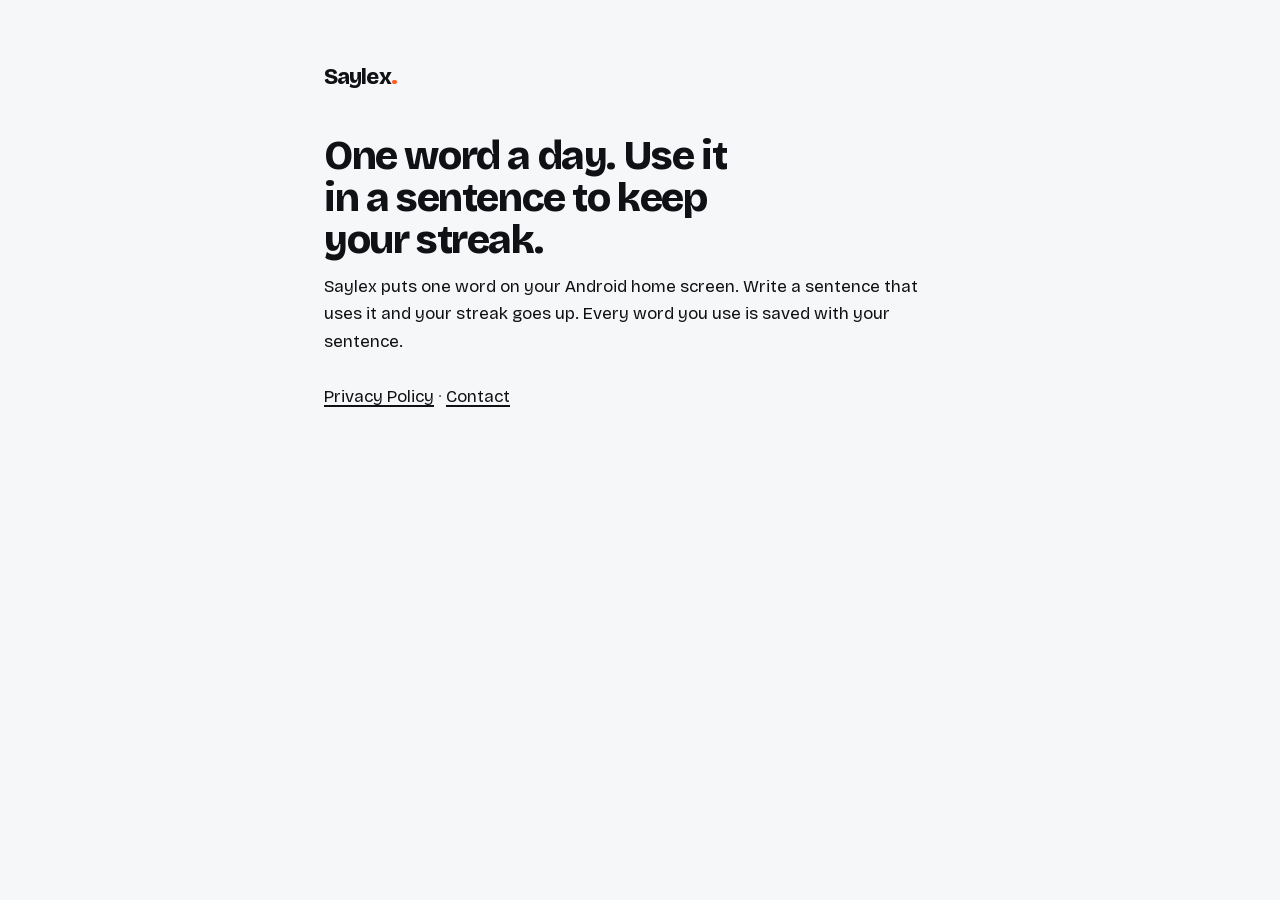
==== index.html @ c281ec07 "feat: add Saylex home and privacy policy pages Co-Authored-By: Claude Opus 5.5 <noreply@anthropic.co" ====
<!doctype html>
<html lang="en">
<head>
<meta charset="utf-8">
<meta name="viewport" content="width=device-width,initial-scale=1">
<title>Saylex</title>
<meta name="description" content="One word a day. Use it in a sentence to keep your streak.">
<link rel="stylesheet" href="style.css">
</head>
<body>
<main>
  <p class="mark">Saylex<i>.</i></p>
  <h1 class="hero">One word a day. Use it in a sentence to keep your streak.</h1>
  <p>Saylex puts one word on your Android home screen. Write a sentence that uses it and your streak goes up. Every word you use is saved with your sentence.</p>
  <p class="links"><a href="privacy/">Privacy Policy</a> · <a href="mailto:aaroncallanga.dev@gmail.com">Contact</a></p>
</main>
</body>
</html>
---- style.css ----
/* Saylex site: Paper by default, Graphite when the device is in dark mode */
@font-face{font-family:"Bricolage Grotesque";src:url(fonts/bricolage-grotesque-latin.woff2) format("woff2");font-weight:200 800;font-display:swap}
:root{--ground:#F6F7F8;--ink:#101114;--ink2:#6B6E75;--line:#E3E5E8;--mark:#101114}
@media (prefers-color-scheme:dark){:root{--ground:#0E0F11;--ink:#F2F2F0;--ink2:#8A8C91;--line:#2A2C30;--mark:#FF5A1F}}
*{box-sizing:border-box;margin:0;padding:0}
html{background:var(--ground);color:var(--ink);font:17px/1.6 "Bricolage Grotesque",system-ui,sans-serif;-webkit-font-smoothing:antialiased}
main{max-width:680px;margin:0 auto;padding:48px 24px 96px}
.mark{display:inline-block;font-weight:800;font-size:22px;letter-spacing:-.04em;color:var(--ink);text-decoration:none}
.mark i{font-style:normal;color:#FF5A1F}
h1{font-weight:800;font-size:44px;line-height:1.05;letter-spacing:-.035em;margin-top:40px}
h1.hero{font-size:40px;max-width:16ch}
h2{font-weight:800;font-size:22px;letter-spacing:-.02em;margin-top:36px}
p,ul{margin-top:12px;color:var(--ink)}
ul{padding-left:20px}
li{margin-top:6px}
.meta{color:var(--ink2);font-size:15px;margin-top:8px}
a{color:var(--ink);text-decoration-color:var(--mark);text-decoration-thickness:2px;text-underline-offset:3px}
.links{margin-top:28px;color:var(--ink2)}
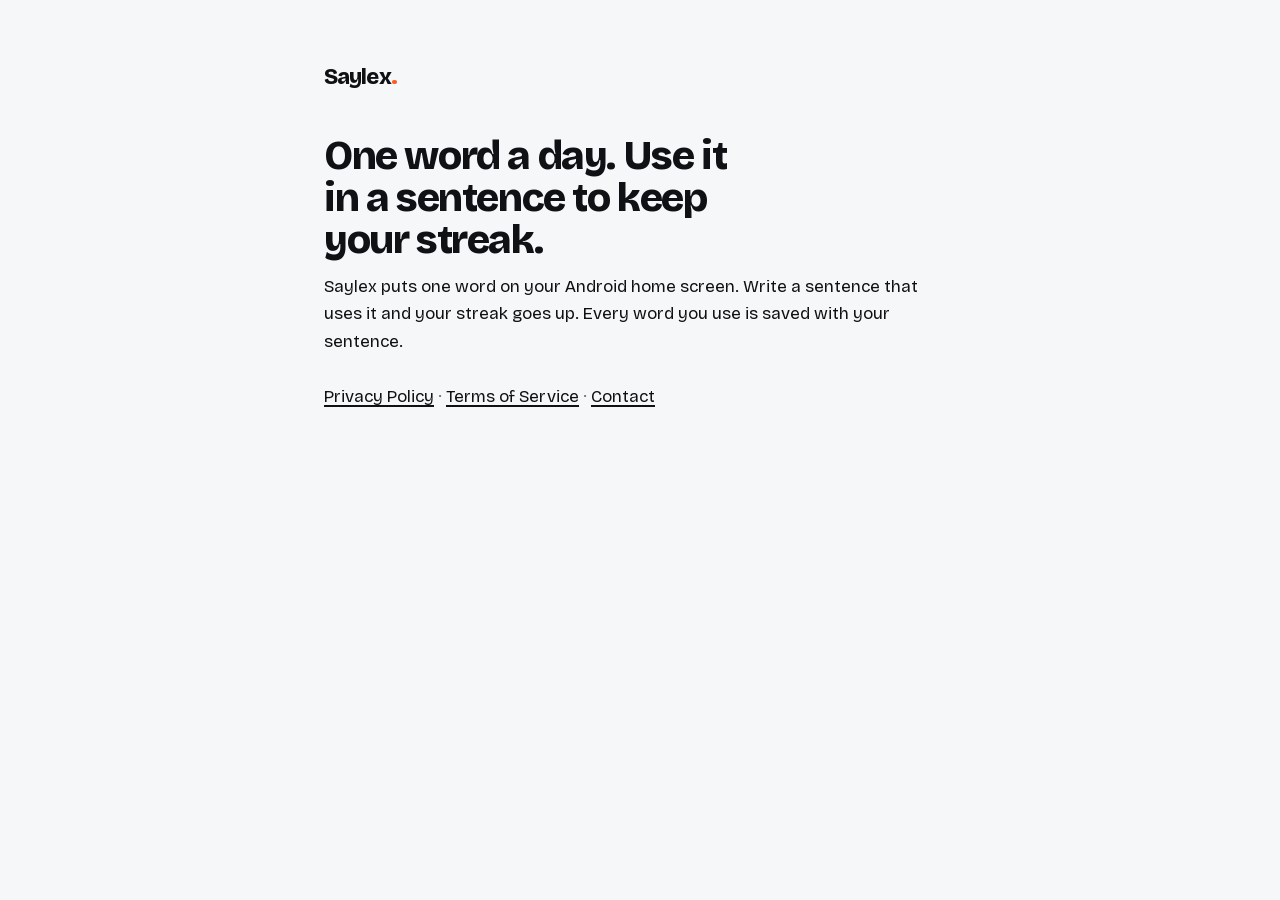
==== commit b4421dd5: "feat: add terms of service and payments note to privacy Co-Authored-By: Claude Opus 5.5 <noreply@ant" ====
--- a/index.html
+++ b/index.html
@@ -12,7 +12,7 @@
   <p class="mark">Saylex<i>.</i></p>
   <h1 class="hero">One word a day. Use it in a sentence to keep your streak.</h1>
   <p>Saylex puts one word on your Android home screen. Write a sentence that uses it and your streak goes up. Every word you use is saved with your sentence.</p>
-  <p class="links"><a href="privacy/">Privacy Policy</a> · <a href="mailto:aaroncallanga.dev@gmail.com">Contact</a></p>
+  <p class="links"><a href="privacy/">Privacy Policy</a> · <a href="terms/">Terms of Service</a> · <a href="mailto:aaroncallanga.dev@gmail.com">Contact</a></p>
 </main>
 </body>
 </html>
